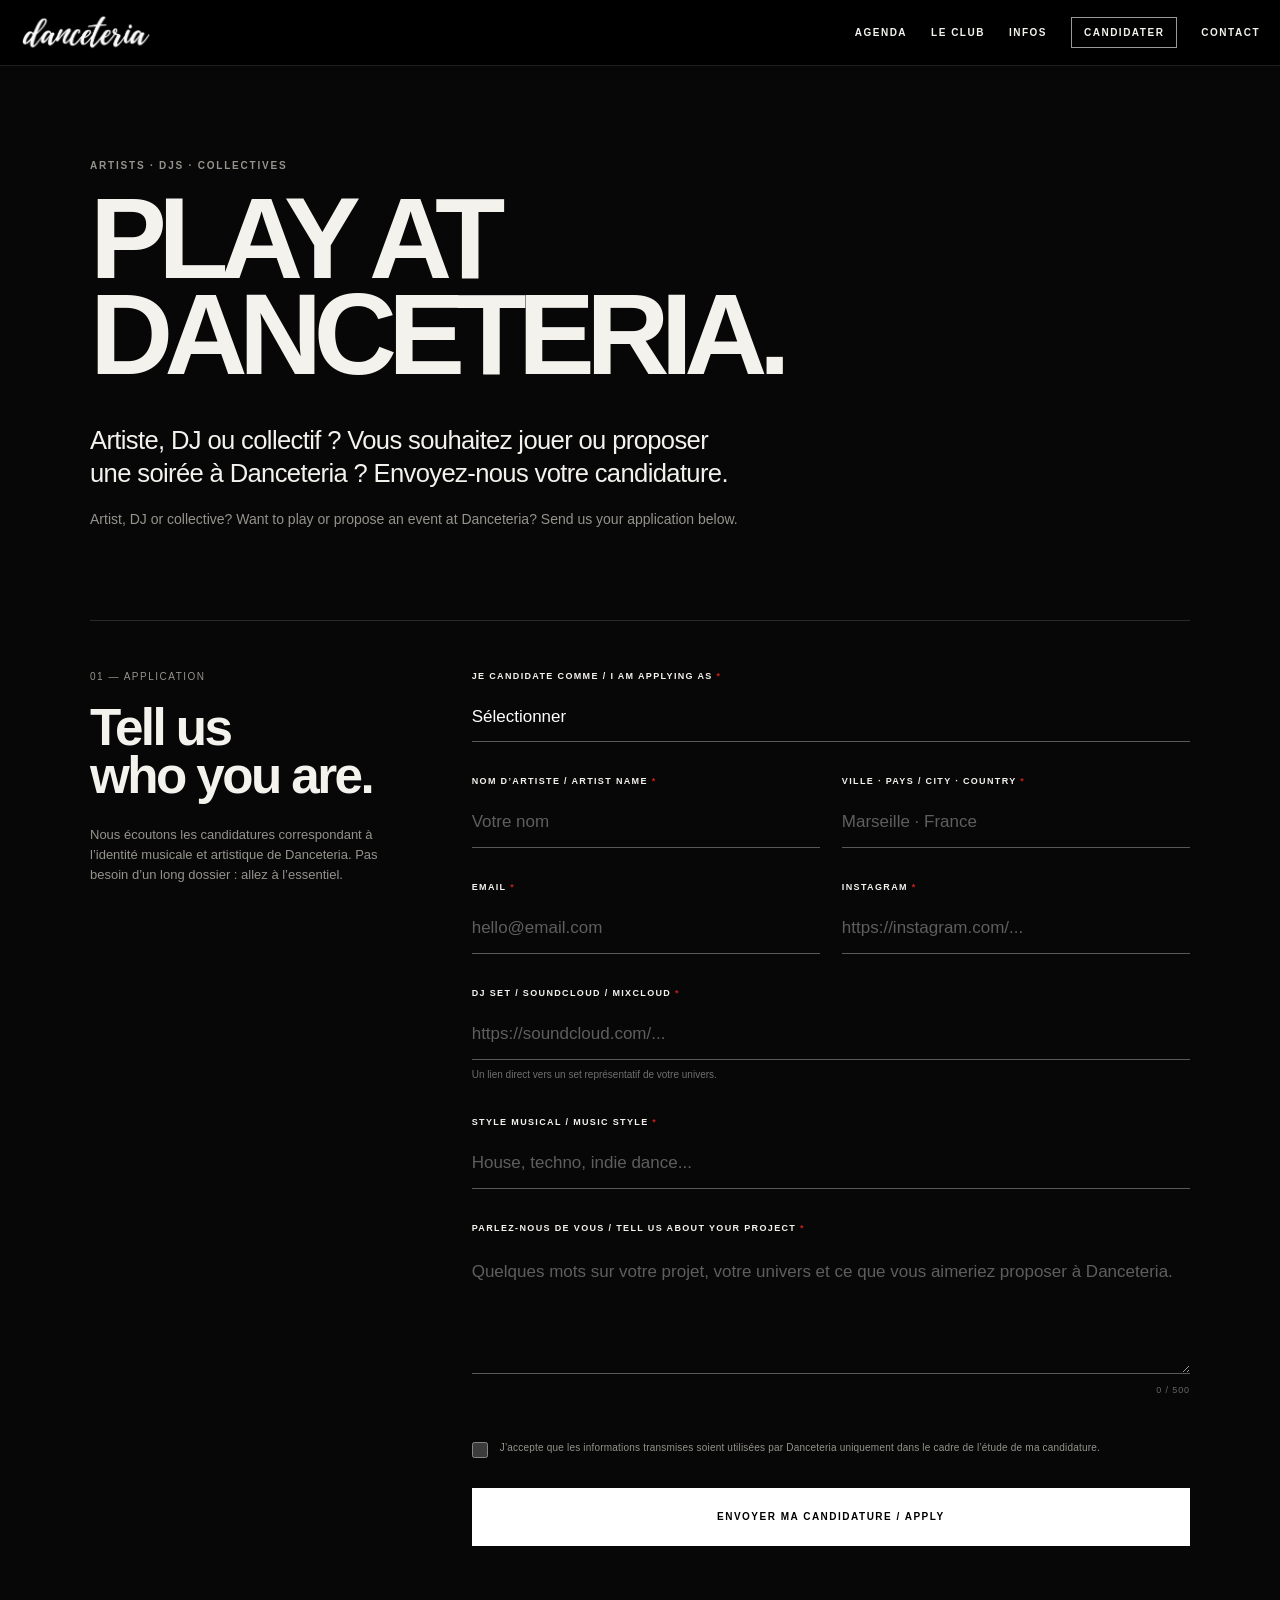
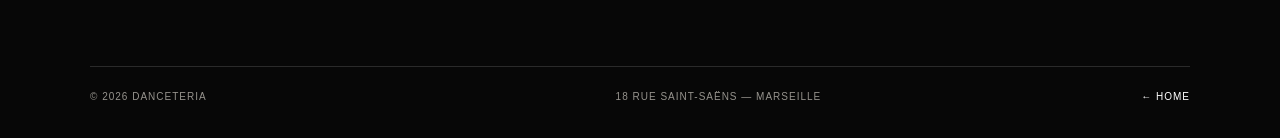
==== candidature.html @ 1015e792 "Update candidature.html" ====
<!DOCTYPE html>
<html lang="fr">

<head>

  <meta charset="UTF-8">

  <meta
    name="viewport"
    content="width=device-width, initial-scale=1.0"
  >

  <title>Play at Danceteria — Candidature artiste & collectif</title>

  <meta
    name="description"
    content="DJ, artiste ou collectif : proposez votre projet pour jouer ou organiser une soirée à Danceteria Marseille."
  >

  <meta
    name="robots"
    content="index, follow"
  >

  <meta
    name="theme-color"
    content="#070707"
  >

  <link
    rel="canonical"
    href="https://danceteria.fr/candidature.html"
  >

  <link
    rel="icon"
    type="image/png"
    href="logo-danceteria-transparent.png"
  >

  <link
    rel="apple-touch-icon"
    href="logo-danceteria.png"
  >

  <meta
    property="og:title"
    content="Play at Danceteria"
  >

  <meta
    property="og:description"
    content="DJ, artiste ou collectif ? Envoyez votre candidature pour jouer à Danceteria Marseille."
  >

  <meta
    property="og:type"
    content="website"
  >

  <meta
    property="og:url"
    content="https://danceteria.fr/candidature.html"
  >

  <meta
    property="og:image"
    content="https://danceteria.fr/logo-danceteria.png"
  >


  <style>

    :root {
      --bg: #070707;
      --surface: #101010;
      --text: #f4f2ed;
      --muted: #96938d;
      --line: rgba(255,255,255,.14);
      --red: #c82019;
      --orange: #ef851d;
      --max: 1100px;
      color-scheme: dark;
    }

    * {
      box-sizing: border-box;
    }

    html {
      background: var(--bg);
    }

    body {
      margin: 0;
      min-height: 100vh;
      background: var(--bg);
      color: var(--text);
      font-family: "Helvetica Neue", Helvetica, Arial, sans-serif;
      -webkit-font-smoothing: antialiased;
    }

    body.menu-open {
      overflow: hidden;
    }

    a {
      color: inherit;
    }


    /* HEADER */

    .site-header {
      position: fixed;
      z-index: 100;
      top: 0;
      left: 0;
      right: 0;
      height: 66px;
      padding: 0 20px;
      display: flex;
      align-items: center;
      justify-content: space-between;
      background: rgba(0,0,0,.94);
      border-bottom: 1px solid rgba(255,255,255,.12);
      backdrop-filter: blur(8px);
      -webkit-backdrop-filter: blur(8px);
    }

    .brand {
      width: 138px;
      height: 42px;
      display: flex;
      align-items: center;
      text-decoration: none;
    }

    .brand img {
      display: block;
      width: 132px;
      height: auto;
      object-fit: contain;
    }

    .main-nav {
      display: flex;
      align-items: center;
      gap: 24px;
    }

    .main-nav a {
      text-decoration: none;
      text-transform: uppercase;
      font-size: 10px;
      font-weight: 700;
      letter-spacing: .15em;
      transition: opacity .2s ease;
    }

    .main-nav a:hover {
      opacity: .55;
    }

    .main-nav .active {
      padding: 9px 12px;
      border: 1px solid rgba(255,255,255,.6);
    }

    .menu-toggle {
      display: none;
      padding: 0;
      border: 0;
      background: transparent;
      color: white;
      font: inherit;
      font-size: 10px;
      font-weight: 800;
      letter-spacing: .15em;
      cursor: pointer;
    }


    /* PAGE */

    .page {
      width: min(var(--max), calc(100% - 44px));
      margin: 0 auto;
      padding: 160px 0 120px;
    }

    .page-intro {
      max-width: 900px;
      margin-bottom: 90px;
    }

    .eyebrow {
      margin: 0 0 20px;
      font-size: 10px;
      font-weight: 800;
      letter-spacing: .18em;
      text-transform: uppercase;
      color: var(--muted);
    }

    h1 {
      margin: 0;
      max-width: 900px;
      font-size: clamp(58px, 9vw, 126px);
      line-height: .83;
      font-weight: 900;
      letter-spacing: -.075em;
      text-transform: uppercase;
    }

    .intro-fr {
      max-width: 650px;
      margin: 42px 0 0;
      font-size: clamp(19px,2vw,28px);
      line-height: 1.3;
      letter-spacing: -.025em;
    }

    .intro-en {
      max-width: 650px;
      margin: 18px 0 0;
      color: var(--muted);
      font-size: 14px;
      line-height: 1.55;
    }


    /* FORM LAYOUT */

    .form-layout {
      display: grid;
      grid-template-columns: .42fr 1fr;
      gap: 80px;
      align-items: start;
      padding-top: 50px;
      border-top: 1px solid var(--line);
    }

    .form-aside {
      position: sticky;
      top: 110px;
    }

    .form-number {
      display: block;
      margin-bottom: 22px;
      color: var(--muted);
      font-size: 10px;
      letter-spacing: .15em;
    }

    .form-aside h2 {
      margin: 0;
      font-size: clamp(32px,4vw,52px);
      line-height: .92;
      letter-spacing: -.05em;
    }

    .form-aside p {
      max-width: 300px;
      margin: 26px 0 0;
      color: var(--muted);
      font-size: 13px;
      line-height: 1.55;
    }


    /* FORM */

    .application-form {
      width: 100%;
    }

    .field {
      margin-bottom: 34px;
    }

    .field-row {
      display: grid;
      grid-template-columns: 1fr 1fr;
      gap: 22px;
    }

    label {
      display: block;
      margin-bottom: 11px;
      font-size: 9px;
      font-weight: 800;
      letter-spacing: .15em;
      text-transform: uppercase;
    }

    .required {
      color: var(--red);
    }

    input,
    select,
    textarea {
      width: 100%;
      padding: 15px 0;
      border: 0;
      border-bottom: 1px solid rgba(255,255,255,.33);
      border-radius: 0;
      outline: 0;
      background: transparent;
      color: white;
      font: inherit;
      font-size: 17px;
      transition: border-color .2s ease;
    }

    input:focus,
    select:focus,
    textarea:focus {
      border-bottom-color: white;
    }

    input::placeholder,
    textarea::placeholder {
      color: #5e5e5e;
    }

    select {
      appearance: none;
      -webkit-appearance: none;
      cursor: pointer;
    }

    select option {
      background: #111;
      color: white;
    }

    textarea {
      min-height: 130px;
      resize: vertical;
      line-height: 1.5;
    }

    .field-help {
      display: block;
      margin-top: 8px;
      color: #6f6f6f;
      font-size: 10px;
      line-height: 1.45;
    }

    .char-counter {
      margin-top: 7px;
      text-align: right;
      color: #666;
      font-size: 9px;
      letter-spacing: .1em;
    }


    /* CHECKBOX */

    .consent {
      margin: 45px 0 30px;
      display: flex;
      gap: 12px;
      align-items: flex-start;
    }

    .consent input {
      width: 16px;
      height: 16px;
      margin: 2px 0 0;
      accent-color: white;
      flex-shrink: 0;
    }

    .consent label {
      margin: 0;
      color: var(--muted);
      font-size: 10px;
      font-weight: 500;
      line-height: 1.5;
      letter-spacing: .02em;
      text-transform: none;
    }


    /* BUTTON */

    .submit-button {
      width: 100%;
      min-height: 58px;
      padding: 0 22px;
      border: 1px solid white;
      background: white;
      color: black;
      font: inherit;
      font-size: 10px;
      font-weight: 850;
      letter-spacing: .15em;
      text-transform: uppercase;
      cursor: pointer;
      transition: background .2s ease,color .2s ease;
    }

    .submit-button:hover {
      background: transparent;
      color: white;
    }

    .submit-button:disabled {
      opacity: .45;
      cursor: wait;
    }


    /* MESSAGES */

    .form-message {
      display: none;
      margin-top: 30px;
      padding: 28px;
      border: 1px solid var(--line);
    }

    .form-message.is-visible {
      display: block;
    }

    .form-message strong {
      display: block;
      margin-bottom: 8px;
      font-size: 20px;
      letter-spacing: -.03em;
    }

    .form-message p {
      margin: 0;
      color: var(--muted);
      line-height: 1.5;
      font-size: 13px;
    }

    .form-error {
      border-color: rgba(200,32,25,.7);
    }


    /* FOOTER */

    .site-footer {
      width: min(var(--max), calc(100% - 44px));
      margin: 0 auto;
      padding: 24px 0 36px;
      display: grid;
      grid-template-columns: 1fr 1fr auto;
      gap: 20px;
      border-top: 1px solid var(--line);
      color: var(--muted);
      font-size: 10px;
      letter-spacing: .1em;
    }

    .site-footer a {
      color: white;
      text-decoration: none;
    }


    /* TABLET */

    @media (max-width:900px) {

      .menu-toggle {
        display: block;
      }

      .main-nav {
        position: fixed;
        top: 66px;
        left: 0;
        right: 0;
        display: none;
        flex-direction: column;
        align-items: flex-start;
        padding: 28px 20px 36px;
        background: #000;
      }

      .main-nav.is-open {
        display: flex;
      }

      .main-nav a {
        font-size: 17px;
      }

      .main-nav .active {
        padding: 12px 15px;
      }

      .form-layout {
        grid-template-columns: 1fr;
        gap: 50px;
      }

      .form-aside {
        position: static;
      }

      .form-aside p {
        max-width: 500px;
      }

    }


    /* MOBILE */

    @media (max-width:600px) {

      .site-header {
        padding: 0 16px;
      }

      .brand {
        width: 112px;
      }

      .brand img {
        width: 108px;
      }

      .page {
        width: calc(100% - 32px);
        padding: 125px 0 80px;
      }

      .page-intro {
        margin-bottom: 65px;
      }

      h1 {
        font-size: clamp(50px,17vw,78px);
      }

      .intro-fr {
        margin-top: 32px;
        font-size: 19px;
      }

      .field-row {
        grid-template-columns: 1fr;
        gap: 0;
      }

      .site-footer {
        width: calc(100% - 32px);
        grid-template-columns: 1fr auto;
      }

      .site-footer span:nth-child(2) {
        display: none;
      }

    }

  </style>

</head>


<body>



<header class="site-header">

  <a
    class="brand"
    href="index.html"
    aria-label="Danceteria — accueil"
  >
    <img
      src="logo-danceteria-transparent.png"
      alt="Danceteria"
    >
  </a>


  <button
    class="menu-toggle"
    type="button"
    aria-expanded="false"
    aria-controls="main-nav"
  >
    MENU
  </button>


  <nav
    class="main-nav"
    id="main-nav"
    aria-label="Navigation principale"
  >

    <a href="index.html#agenda">
      Agenda
    </a>

    <a href="index.html#club">
      Le club
    </a>

    <a href="index.html#infos">
      Infos
    </a>

    <a
      class="active"
      href="candidature.html"
    >
      Candidater
    </a>

    <a href="index.html#contact">
      Contact
    </a>

  </nav>

</header>



<main class="page">


  <section class="page-intro">

    <p class="eyebrow">
      Artists · DJs · Collectives
    </p>

    <h1>
      Play at<br>
      Danceteria.
    </h1>

    <p class="intro-fr">
      Artiste, DJ ou collectif ?
      Vous souhaitez jouer ou proposer une soirée à Danceteria ?
      Envoyez-nous votre candidature.
    </p>

    <p class="intro-en">
      Artist, DJ or collective?
      Want to play or propose an event at Danceteria?
      Send us your application below.
    </p>

  </section>



  <section class="form-layout">


    <aside class="form-aside">

      <span class="form-number">
        01 — APPLICATION
      </span>

      <h2>
        Tell us<br>
        who you are.
      </h2>

      <p>
        Nous écoutons les candidatures correspondant à
        l’identité musicale et artistique de Danceteria.
        Pas besoin d’un long dossier : allez à l’essentiel.
      </p>

    </aside>



    <form
      class="application-form"
      id="application-form"
      action="https://formspree.io/f/xoeqevja"
      method="POST"
    >


      <input
        type="hidden"
        name="_subject"
        value="Nouvelle candidature — Danceteria"
      >


      <input
        type="text"
        name="_gotcha"
        tabindex="-1"
        autocomplete="off"
        style="display:none"
      >



      <div class="field">

        <label for="type">
          Je candidate comme / I am applying as
          <span class="required">*</span>
        </label>

        <select
          id="type"
          name="Type de candidature"
          required
        >

          <option value="" selected disabled>
            Sélectionner
          </option>

          <option value="DJ / Artiste">
            DJ / Artiste
          </option>

          <option value="Collectif">
            Collectif
          </option>

        </select>

      </div>



      <div class="field-row">


        <div class="field">

          <label for="name">
            Nom d’artiste / Artist name
            <span class="required">*</span>
          </label>

          <input
            id="name"
            name="Nom artiste ou collectif"
            type="text"
            required
            autocomplete="name"
            placeholder="Votre nom"
          >

        </div>



        <div class="field">

          <label for="location">
            Ville · Pays / City · Country
            <span class="required">*</span>
          </label>

          <input
            id="location"
            name="Ville et pays"
            type="text"
            required
            placeholder="Marseille · France"
          >

        </div>


      </div>



      <div class="field-row">


        <div class="field">

          <label for="email">
            Email
            <span class="required">*</span>
          </label>

          <input
            id="email"
            name="email"
            type="email"
            required
            autocomplete="email"
            placeholder="hello@email.com"
          >

        </div>



        <div class="field">

          <label for="instagram">
            Instagram
            <span class="required">*</span>
          </label>

          <input
            id="instagram"
            name="Instagram"
            type="url"
            required
            inputmode="url"
            placeholder="https://instagram.com/..."
          >

        </div>


      </div>



      <div class="field">

        <label for="mix">
          DJ Set / SoundCloud / Mixcloud
          <span class="required">*</span>
        </label>

        <input
          id="mix"
          name="Lien DJ set"
          type="url"
          required
          inputmode="url"
          placeholder="https://soundcloud.com/..."
        >

        <span class="field-help">
          Un lien direct vers un set représentatif de votre univers.
        </span>

      </div>



      <div class="field">

        <label for="style">
          Style musical / Music style
          <span class="required">*</span>
        </label>

        <input
          id="style"
          name="Style musical"
          type="text"
          required
          placeholder="House, techno, indie dance..."
        >

      </div>



      <div class="field">

        <label for="message">
          Parlez-nous de vous / Tell us about your project
          <span class="required">*</span>
        </label>

        <textarea
          id="message"
          name="Présentation"
          maxlength="500"
          required
          placeholder="Quelques mots sur votre projet, votre univers et ce que vous aimeriez proposer à Danceteria."
        ></textarea>

        <div
          class="char-counter"
          id="char-counter"
        >
          0 / 500
        </div>

      </div>



      <div class="consent">

        <input
          id="consent"
          name="Consentement"
          type="checkbox"
          value="Oui"
          required
        >

        <label for="consent">
          J’accepte que les informations transmises soient utilisées
          par Danceteria uniquement dans le cadre de l’étude de ma candidature.
        </label>

      </div>



      <button
        class="submit-button"
        id="submit-button"
        type="submit"
      >
        ENVOYER MA CANDIDATURE / APPLY
      </button>



      <div
        class="form-message"
        id="success-message"
        role="status"
      >

        <strong>
          CANDIDATURE ENVOYÉE.
        </strong>

        <p>
          Merci. Nous reviendrons vers vous si votre proposition
          correspond à la programmation de Danceteria.
        </p>

      </div>



      <div
        class="form-message form-error"
        id="error-message"
        role="alert"
      >

        <strong>
          UNE ERREUR EST SURVENUE.
        </strong>

        <p>
          Votre candidature n’a pas pu être envoyée.
          Merci de réessayer ou de nous contacter à info@danceteria.fr.
        </p>

      </div>


    </form>


  </section>


</main>



<footer class="site-footer">

  <span>
    © 2026 DANCETERIA
  </span>

  <span>
    18 RUE SAINT-SAËNS — MARSEILLE
  </span>

  <a href="index.html">
    ← HOME
  </a>

</footer>



<script>


  /* MENU MOBILE */

  const menuButton =
    document.querySelector('.menu-toggle');

  const nav =
    document.querySelector('.main-nav');


  if (menuButton && nav) {

    menuButton.addEventListener('click', () => {

      const isOpen =
        nav.classList.toggle('is-open');

      menuButton.setAttribute(
        'aria-expanded',
        isOpen ? 'true' : 'false'
      );

      menuButton.textContent =
        isOpen ? 'FERMER' : 'MENU';

      document.body.classList.toggle(
        'menu-open',
        isOpen
      );

    });

  }



  /* COMPTEUR DE CARACTERES */

  const messageField =
    document.querySelector('#message');

  const charCounter =
    document.querySelector('#char-counter');


  if (messageField && charCounter) {

    messageField.addEventListener(
      'input',
      () => {

        charCounter.textContent =
          `${messageField.value.length} / 500`;

      }
    );

  }



  /* ENVOI FORMSPREE */

  const form =
    document.querySelector('#application-form');

  const submitButton =
    document.querySelector('#submit-button');

  const successMessage =
    document.querySelector('#success-message');

  const errorMessage =
    document.querySelector('#error-message');


  if (form) {

    form.addEventListener(
      'submit',
      async event => {

        event.preventDefault();


        successMessage.classList.remove(
          'is-visible'
        );

        errorMessage.classList.remove(
          'is-visible'
        );


        submitButton.disabled = true;

        submitButton.textContent =
          'ENVOI EN COURS...';


        try {


          const response =
            await fetch(
              form.action,
              {
                method: 'POST',
                body: new FormData(form),
                headers: {
                  'Accept': 'application/json'
                }
              }
            );


          if (response.ok) {

            form.reset();

            charCounter.textContent =
              '0 / 500';

            successMessage.classList.add(
              'is-visible'
            );

            successMessage.scrollIntoView({
              behavior: 'smooth',
              block: 'center'
            });

          }

          else {

            throw new Error(
              'Form submission failed'
            );

          }


        }

        catch (error) {

          errorMessage.classList.add(
            'is-visible'
          );

        }

        finally {

          submitButton.disabled = false;

          submitButton.textContent =
            'ENVOYER MA CANDIDATURE / APPLY';

        }


      }
    );

  }


</script>


</body>

</html>
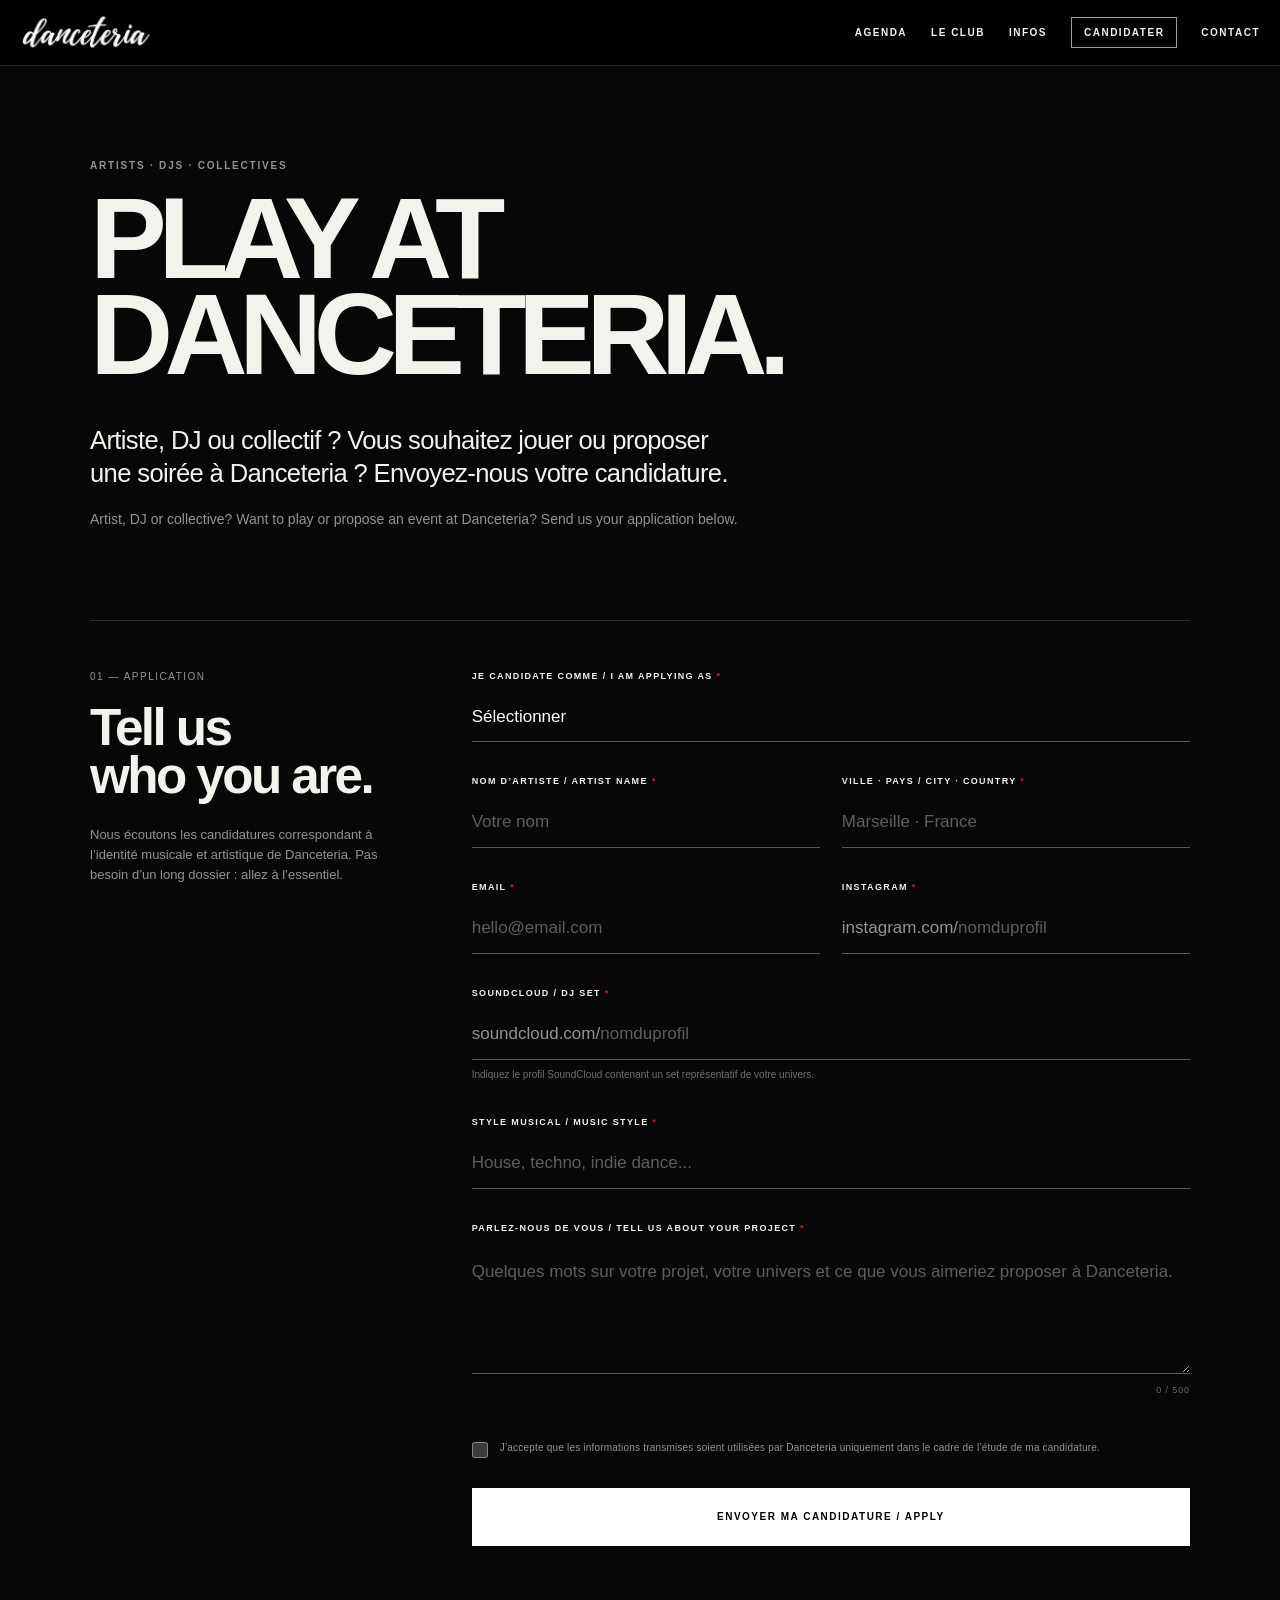
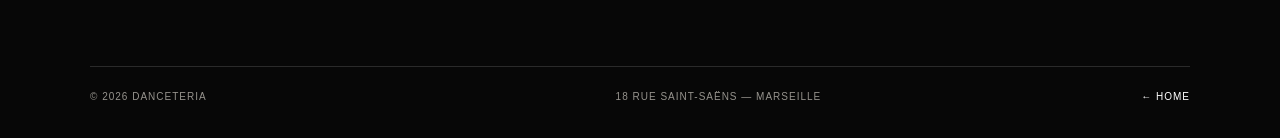
==== commit 1f68a7ab: "Update candidature.html" ====
--- a/candidature.html
+++ b/candidature.html
@@ -360,6 +360,40 @@
     }
 
 
+    /* INPUT AVEC PREFIXE */
+
+    .prefixed-input {
+      display: flex;
+      align-items: center;
+      width: 100%;
+      border-bottom: 1px solid rgba(255,255,255,.33);
+      transition: border-color .2s ease;
+    }
+
+    .prefixed-input:focus-within {
+      border-bottom-color: white;
+    }
+
+    .input-prefix {
+      flex-shrink: 0;
+      padding: 15px 0;
+      color: var(--muted);
+      font-size: 17px;
+      white-space: nowrap;
+    }
+
+    .prefixed-input input {
+      min-width: 0;
+      padding: 15px 0;
+      border: 0;
+      margin: 0;
+    }
+
+    .prefixed-input input:focus {
+      border: 0;
+    }
+
+
     /* CHECKBOX */
 
     .consent {
@@ -557,6 +591,14 @@
         gap: 0;
       }
 
+      .input-prefix {
+        font-size: 15px;
+      }
+
+      .prefixed-input input {
+        font-size: 15px;
+      }
+
       .site-footer {
         width: calc(100% - 32px);
         grid-template-columns: 1fr auto;
@@ -574,7 +616,6 @@
 
 
 <body>
-
 
 
 <header class="site-header">
@@ -711,6 +752,21 @@
         tabindex="-1"
         autocomplete="off"
         style="display:none"
+      >
+
+
+      <!-- URLs reconstruites automatiquement -->
+
+      <input
+        type="hidden"
+        id="instagram-url"
+        name="Instagram"
+      >
+
+      <input
+        type="hidden"
+        id="soundcloud-url"
+        name="SoundCloud / DJ Set"
       >
 
 
@@ -816,19 +872,27 @@
 
         <div class="field">
 
-          <label for="instagram">
+          <label for="instagram-handle">
             Instagram
             <span class="required">*</span>
           </label>
 
-          <input
-            id="instagram"
-            name="Instagram"
-            type="url"
-            required
-            inputmode="url"
-            placeholder="https://instagram.com/..."
-          >
+          <div class="prefixed-input">
+
+            <span class="input-prefix">
+              instagram.com/
+            </span>
+
+            <input
+              id="instagram-handle"
+              name="Instagram username"
+              type="text"
+              required
+              autocomplete="off"
+              placeholder="nomduprofil"
+            >
+
+          </div>
 
         </div>
 
@@ -839,22 +903,30 @@
 
       <div class="field">
 
-        <label for="mix">
-          DJ Set / SoundCloud / Mixcloud
+        <label for="soundcloud-handle">
+          SoundCloud / DJ Set
           <span class="required">*</span>
         </label>
 
-        <input
-          id="mix"
-          name="Lien DJ set"
-          type="url"
-          required
-          inputmode="url"
-          placeholder="https://soundcloud.com/..."
-        >
+        <div class="prefixed-input">
+
+          <span class="input-prefix">
+            soundcloud.com/
+          </span>
+
+          <input
+            id="soundcloud-handle"
+            name="SoundCloud username"
+            type="text"
+            required
+            autocomplete="off"
+            placeholder="nomduprofil"
+          >
+
+        </div>
 
         <span class="field-help">
-          Un lien direct vers un set représentatif de votre univers.
+          Indiquez le profil SoundCloud contenant un set représentatif de votre univers.
         </span>
 
       </div>
@@ -1063,6 +1135,44 @@
 
 
 
+  /* PROFILS SOCIAUX */
+
+  const instagramHandle =
+    document.querySelector('#instagram-handle');
+
+  const soundcloudHandle =
+    document.querySelector('#soundcloud-handle');
+
+  const instagramUrl =
+    document.querySelector('#instagram-url');
+
+  const soundcloudUrl =
+    document.querySelector('#soundcloud-url');
+
+
+  function cleanInstagram(value) {
+
+    return value
+      .trim()
+      .replace(/^https?:\/\/(www\.)?instagram\.com\//i, '')
+      .replace(/^@/, '')
+      .replace(/^\/+|\/+$/g, '');
+
+  }
+
+
+  function cleanSoundCloud(value) {
+
+    return value
+      .trim()
+      .replace(/^https?:\/\/(www\.)?soundcloud\.com\//i, '')
+      .replace(/^@/, '')
+      .replace(/^\/+|\/+$/g, '');
+
+  }
+
+
+
   /* ENVOI FORMSPREE */
 
   const form =
@@ -1085,6 +1195,27 @@
       async event => {
 
         event.preventDefault();
+
+
+        const instagram =
+          cleanInstagram(instagramHandle.value);
+
+        const soundcloud =
+          cleanSoundCloud(soundcloudHandle.value);
+
+
+        instagramHandle.value =
+          instagram;
+
+        soundcloudHandle.value =
+          soundcloud;
+
+
+        instagramUrl.value =
+          `https://www.instagram.com/${instagram}`;
+
+        soundcloudUrl.value =
+          `https://soundcloud.com/${soundcloud}`;
 
 
         successMessage.classList.remove(
@@ -1122,6 +1253,9 @@
 
             form.reset();
 
+            instagramUrl.value = '';
+            soundcloudUrl.value = '';
+
             charCounter.textContent =
               '0 / 500';
 
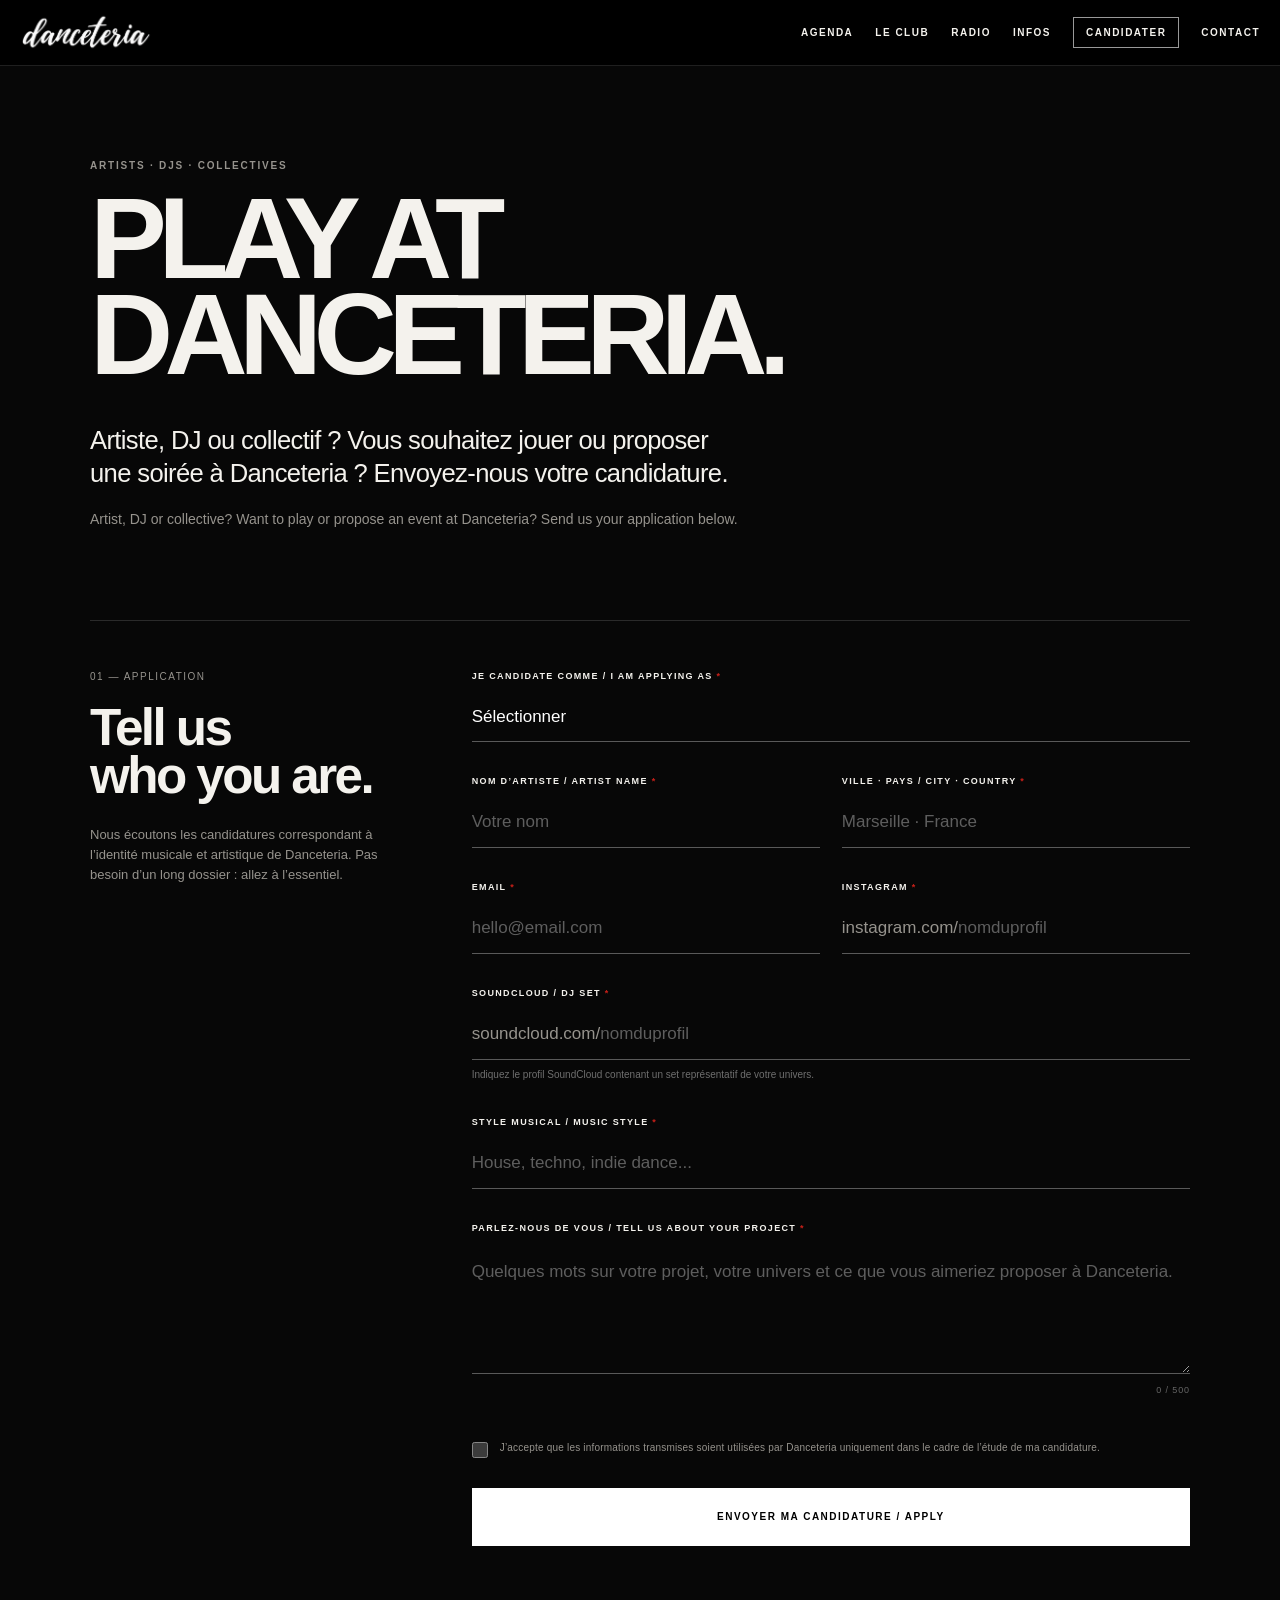
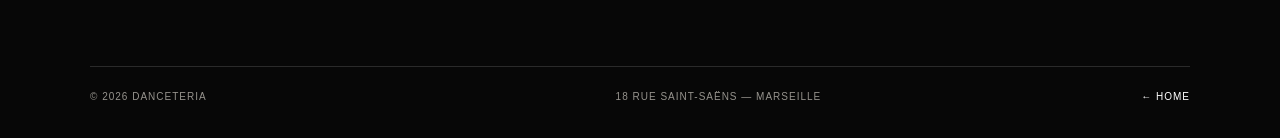
==== commit dcb80b35: "Update candidature.html" ====
--- a/candidature.html
+++ b/candidature.html
@@ -42,6 +42,7 @@
     rel="apple-touch-icon"
     href="logo-danceteria.png"
   >
+
 
   <meta
     property="og:title"
@@ -83,13 +84,16 @@
       color-scheme: dark;
     }
 
+
     * {
       box-sizing: border-box;
     }
 
+
     html {
       background: var(--bg);
     }
+
 
     body {
       margin: 0;
@@ -100,16 +104,20 @@
       -webkit-font-smoothing: antialiased;
     }
 
+
     body.menu-open {
       overflow: hidden;
     }
 
+
     a {
       color: inherit;
     }
 
 
+
     /* HEADER */
+
 
     .site-header {
       position: fixed;
@@ -128,6 +136,7 @@
       -webkit-backdrop-filter: blur(8px);
     }
 
+
     .brand {
       width: 138px;
       height: 42px;
@@ -136,6 +145,7 @@
       text-decoration: none;
     }
 
+
     .brand img {
       display: block;
       width: 132px;
@@ -143,11 +153,13 @@
       object-fit: contain;
     }
 
+
     .main-nav {
       display: flex;
       align-items: center;
-      gap: 24px;
-    }
+      gap: 22px;
+    }
+
 
     .main-nav a {
       text-decoration: none;
@@ -158,14 +170,17 @@
       transition: opacity .2s ease;
     }
 
+
     .main-nav a:hover {
       opacity: .55;
     }
+
 
     .main-nav .active {
       padding: 9px 12px;
       border: 1px solid rgba(255,255,255,.6);
     }
+
 
     .menu-toggle {
       display: none;
@@ -181,7 +196,9 @@
     }
 
 
+
     /* PAGE */
+
 
     .page {
       width: min(var(--max), calc(100% - 44px));
@@ -189,10 +206,12 @@
       padding: 160px 0 120px;
     }
 
+
     .page-intro {
       max-width: 900px;
       margin-bottom: 90px;
     }
+
 
     .eyebrow {
       margin: 0 0 20px;
@@ -202,6 +221,7 @@
       text-transform: uppercase;
       color: var(--muted);
     }
+
 
     h1 {
       margin: 0;
@@ -213,6 +233,7 @@
       text-transform: uppercase;
     }
 
+
     .intro-fr {
       max-width: 650px;
       margin: 42px 0 0;
@@ -221,6 +242,7 @@
       letter-spacing: -.025em;
     }
 
+
     .intro-en {
       max-width: 650px;
       margin: 18px 0 0;
@@ -230,7 +252,9 @@
     }
 
 
+
     /* FORM LAYOUT */
+
 
     .form-layout {
       display: grid;
@@ -241,10 +265,12 @@
       border-top: 1px solid var(--line);
     }
 
+
     .form-aside {
       position: sticky;
       top: 110px;
     }
+
 
     .form-number {
       display: block;
@@ -254,12 +280,14 @@
       letter-spacing: .15em;
     }
 
+
     .form-aside h2 {
       margin: 0;
       font-size: clamp(32px,4vw,52px);
       line-height: .92;
       letter-spacing: -.05em;
     }
+
 
     .form-aside p {
       max-width: 300px;
@@ -270,21 +298,26 @@
     }
 
 
+
     /* FORM */
+
 
     .application-form {
       width: 100%;
     }
 
+
     .field {
       margin-bottom: 34px;
     }
+
 
     .field-row {
       display: grid;
       grid-template-columns: 1fr 1fr;
       gap: 22px;
     }
+
 
     label {
       display: block;
@@ -295,9 +328,11 @@
       text-transform: uppercase;
     }
 
+
     .required {
       color: var(--red);
     }
+
 
     input,
     select,
@@ -315,16 +350,19 @@
       transition: border-color .2s ease;
     }
 
+
     input:focus,
     select:focus,
     textarea:focus {
       border-bottom-color: white;
     }
 
+
     input::placeholder,
     textarea::placeholder {
       color: #5e5e5e;
     }
+
 
     select {
       appearance: none;
@@ -332,16 +370,19 @@
       cursor: pointer;
     }
 
+
     select option {
       background: #111;
       color: white;
     }
+
 
     textarea {
       min-height: 130px;
       resize: vertical;
       line-height: 1.5;
     }
+
 
     .field-help {
       display: block;
@@ -351,6 +392,7 @@
       line-height: 1.45;
     }
 
+
     .char-counter {
       margin-top: 7px;
       text-align: right;
@@ -360,7 +402,9 @@
     }
 
 
-    /* INPUT AVEC PREFIXE */
+
+    /* PREFIXES */
+
 
     .prefixed-input {
       display: flex;
@@ -370,9 +414,11 @@
       transition: border-color .2s ease;
     }
 
+
     .prefixed-input:focus-within {
       border-bottom-color: white;
     }
+
 
     .input-prefix {
       flex-shrink: 0;
@@ -382,19 +428,23 @@
       white-space: nowrap;
     }
 
+
     .prefixed-input input {
       min-width: 0;
       padding: 15px 0;
+      margin: 0;
       border: 0;
-      margin: 0;
-    }
+    }
+
 
     .prefixed-input input:focus {
       border: 0;
     }
 
 
+
     /* CHECKBOX */
+
 
     .consent {
       margin: 45px 0 30px;
@@ -402,6 +452,7 @@
       gap: 12px;
       align-items: flex-start;
     }
+
 
     .consent input {
       width: 16px;
@@ -410,6 +461,7 @@
       accent-color: white;
       flex-shrink: 0;
     }
+
 
     .consent label {
       margin: 0;
@@ -422,7 +474,9 @@
     }
 
 
+
     /* BUTTON */
+
 
     .submit-button {
       width: 100%;
@@ -440,18 +494,22 @@
       transition: background .2s ease,color .2s ease;
     }
 
+
     .submit-button:hover {
       background: transparent;
       color: white;
     }
 
+
     .submit-button:disabled {
       opacity: .45;
       cursor: wait;
     }
 
 
+
     /* MESSAGES */
+
 
     .form-message {
       display: none;
@@ -460,9 +518,11 @@
       border: 1px solid var(--line);
     }
 
+
     .form-message.is-visible {
       display: block;
     }
+
 
     .form-message strong {
       display: block;
@@ -471,6 +531,7 @@
       letter-spacing: -.03em;
     }
 
+
     .form-message p {
       margin: 0;
       color: var(--muted);
@@ -478,12 +539,15 @@
       font-size: 13px;
     }
 
+
     .form-error {
       border-color: rgba(200,32,25,.7);
     }
 
 
+
     /* FOOTER */
+
 
     .site-footer {
       width: min(var(--max), calc(100% - 44px));
@@ -498,19 +562,24 @@
       letter-spacing: .1em;
     }
 
+
     .site-footer a {
       color: white;
       text-decoration: none;
     }
 
 
+
     /* TABLET */
 
+
     @media (max-width:900px) {
+
 
       .menu-toggle {
         display: block;
       }
+
 
       .main-nav {
         position: fixed;
@@ -524,27 +593,33 @@
         background: #000;
       }
 
+
       .main-nav.is-open {
         display: flex;
       }
 
+
       .main-nav a {
         font-size: 17px;
       }
 
+
       .main-nav .active {
         padding: 12px 15px;
       }
+
 
       .form-layout {
         grid-template-columns: 1fr;
         gap: 50px;
       }
 
+
       .form-aside {
         position: static;
       }
 
+
       .form-aside p {
         max-width: 500px;
       }
@@ -552,58 +627,72 @@
     }
 
 
+
     /* MOBILE */
 
+
     @media (max-width:600px) {
+
 
       .site-header {
         padding: 0 16px;
       }
 
+
       .brand {
         width: 112px;
       }
 
+
       .brand img {
         width: 108px;
       }
+
 
       .page {
         width: calc(100% - 32px);
         padding: 125px 0 80px;
       }
 
+
       .page-intro {
         margin-bottom: 65px;
       }
 
+
       h1 {
         font-size: clamp(50px,17vw,78px);
       }
+
 
       .intro-fr {
         margin-top: 32px;
         font-size: 19px;
       }
 
+
       .field-row {
         grid-template-columns: 1fr;
         gap: 0;
       }
 
+
       .input-prefix {
         font-size: 15px;
       }
 
+
       .prefixed-input input {
         font-size: 15px;
       }
+
 
       .site-footer {
         width: calc(100% - 32px);
         grid-template-columns: 1fr auto;
       }
 
+
       .site-footer span:nth-child(2) {
         display: none;
       }
@@ -616,6 +705,7 @@
 
 
 <body>
+
 
 
 <header class="site-header">
@@ -625,10 +715,12 @@
     href="index.html"
     aria-label="Danceteria — accueil"
   >
+
     <img
       src="logo-danceteria-transparent.png"
       alt="Danceteria"
     >
+
   </a>
 
 
@@ -656,6 +748,10 @@
       Le club
     </a>
 
+    <a href="radio.html">
+      Radio
+    </a>
+
     <a href="index.html#infos">
       Infos
     </a>
@@ -755,14 +851,13 @@
       >
 
 
-      <!-- URLs reconstruites automatiquement -->
-
       <input
         type="hidden"
         id="instagram-url"
         name="Instagram"
       >
 
+
       <input
         type="hidden"
         id="soundcloud-url"
@@ -784,7 +879,11 @@
           required
         >
 
-          <option value="" selected disabled>
+          <option
+            value=""
+            selected
+            disabled
+          >
             Sélectionner
           </option>
 
@@ -885,10 +984,11 @@
 
             <input
               id="instagram-handle"
-              name="Instagram username"
               type="text"
               required
               autocomplete="off"
+              autocapitalize="none"
+              spellcheck="false"
               placeholder="nomduprofil"
             >
 
@@ -916,10 +1016,11 @@
 
           <input
             id="soundcloud-handle"
-            name="SoundCloud username"
             type="text"
             required
             autocomplete="off"
+            autocapitalize="none"
+            spellcheck="false"
             placeholder="nomduprofil"
           >
 
@@ -1075,8 +1176,6 @@
 <script>
 
 
-  /* MENU MOBILE */
-
   const menuButton =
     document.querySelector('.menu-toggle');
 
@@ -1110,8 +1209,6 @@
 
 
 
-  /* COMPTEUR DE CARACTERES */
-
   const messageField =
     document.querySelector('#message');
 
@@ -1135,8 +1232,6 @@
 
 
 
-  /* PROFILS SOCIAUX */
-
   const instagramHandle =
     document.querySelector('#instagram-handle');
 
@@ -1154,7 +1249,10 @@
 
     return value
       .trim()
-      .replace(/^https?:\/\/(www\.)?instagram\.com\//i, '')
+      .replace(
+        /^https?:\/\/(www\.)?instagram\.com\//i,
+        ''
+      )
       .replace(/^@/, '')
       .replace(/^\/+|\/+$/g, '');
 
@@ -1165,15 +1263,16 @@
 
     return value
       .trim()
-      .replace(/^https?:\/\/(www\.)?soundcloud\.com\//i, '')
+      .replace(
+        /^https?:\/\/(www\.)?soundcloud\.com\//i,
+        ''
+      )
       .replace(/^@/, '')
       .replace(/^\/+|\/+$/g, '');
 
   }
 
 
-
-  /* ENVOI FORMSPREE */
 
   const form =
     document.querySelector('#application-form');
@@ -1198,10 +1297,14 @@
 
 
         const instagram =
-          cleanInstagram(instagramHandle.value);
+          cleanInstagram(
+            instagramHandle.value
+          );
 
         const soundcloud =
-          cleanSoundCloud(soundcloudHandle.value);
+          cleanSoundCloud(
+            soundcloudHandle.value
+          );
 
 
         instagramHandle.value =
@@ -1251,9 +1354,11 @@
 
           if (response.ok) {
 
+
             form.reset();
 
             instagramUrl.value = '';
+
             soundcloudUrl.value = '';
 
             charCounter.textContent =
@@ -1262,40 +1367,48 @@
             successMessage.classList.add(
               'is-visible'
             );
+
 
             successMessage.scrollIntoView({
               behavior: 'smooth',
               block: 'center'
             });
 
+
           }
 
           else {
+
 
             throw new Error(
               'Form submission failed'
             );
 
+
           }
 
 
         }
 
         catch (error) {
+
 
           errorMessage.classList.add(
             'is-visible'
           );
 
+
         }
 
         finally {
+
 
           submitButton.disabled = false;
 
           submitButton.textContent =
             'ENVOYER MA CANDIDATURE / APPLY';
 
+
         }
 
 
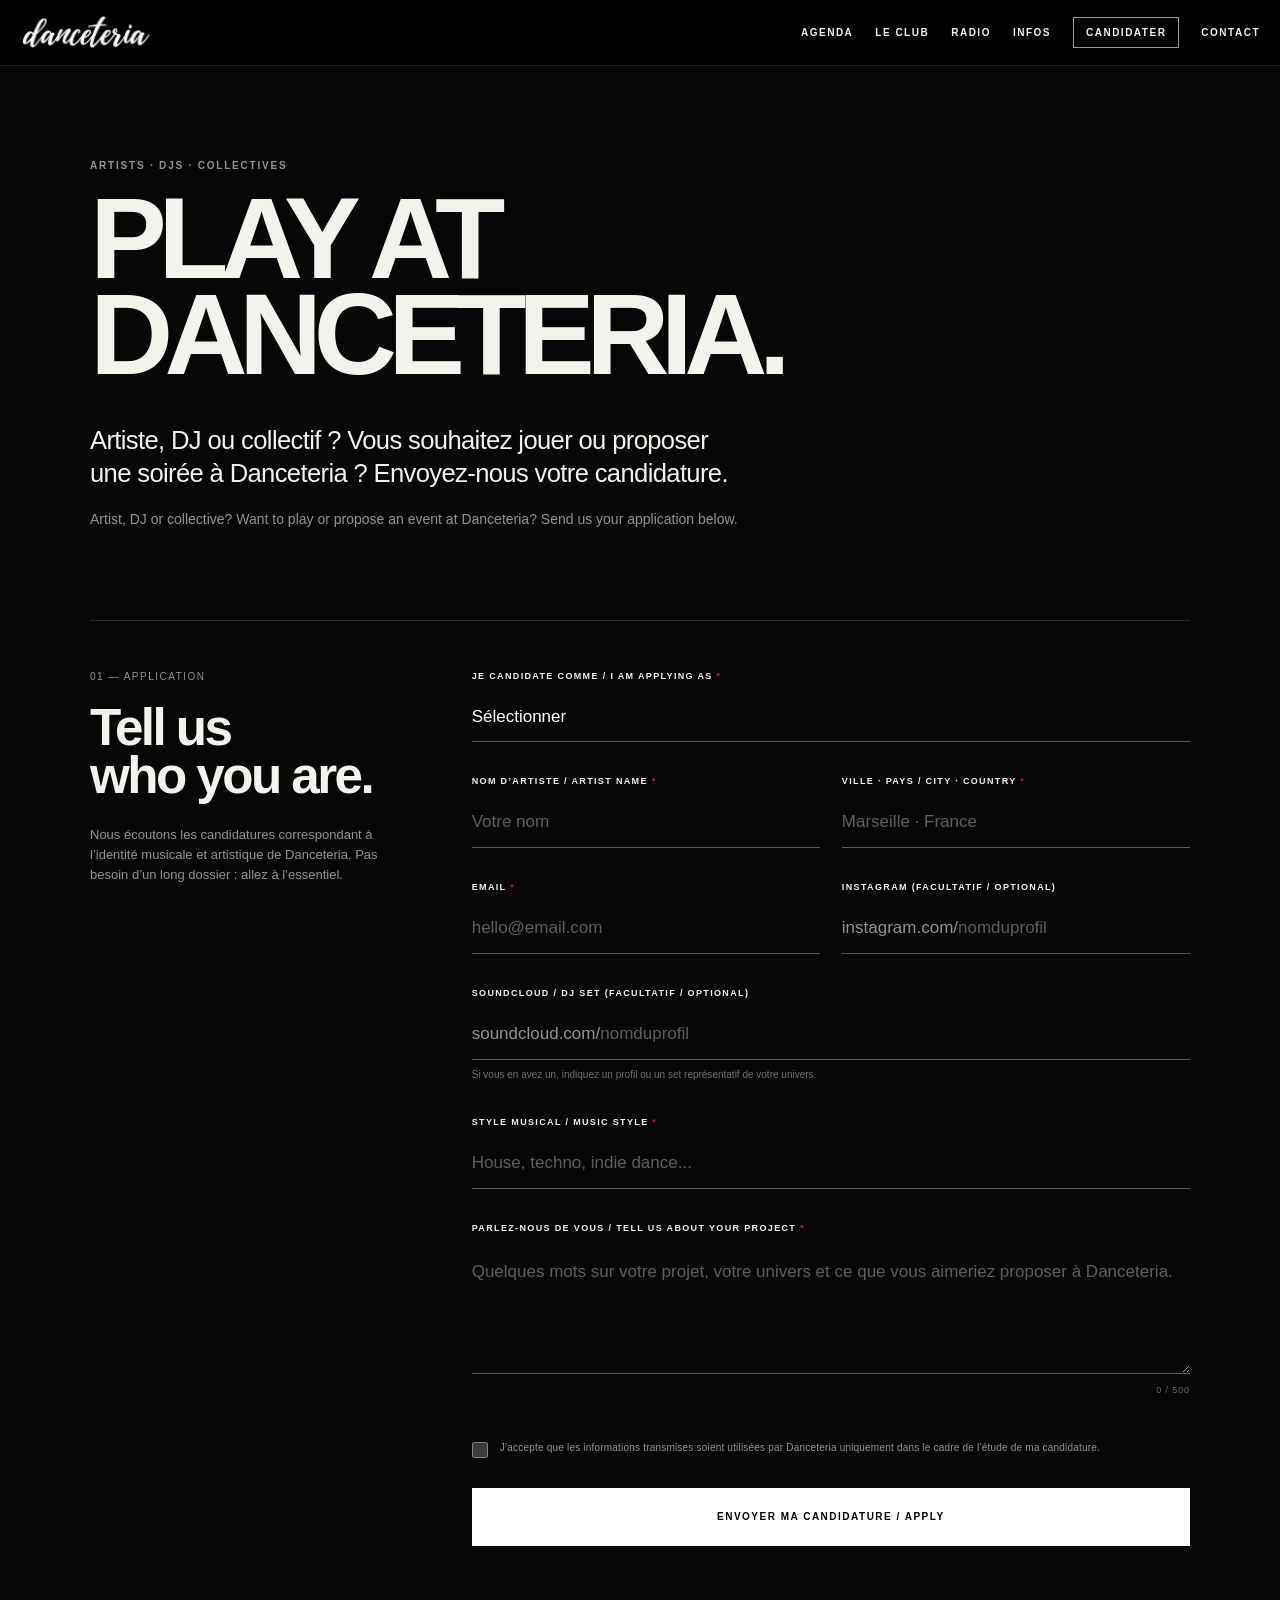
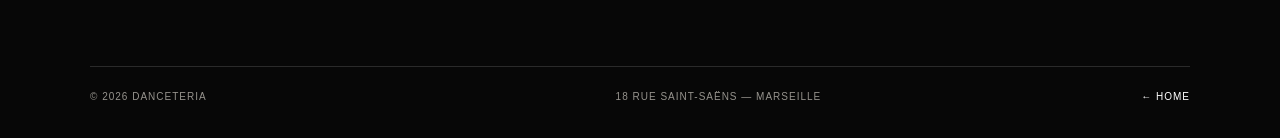
==== commit 5d904a9a: "Rendre Instagram et SoundCloud facultatifs" ====
--- a/candidature.html
+++ b/candidature.html
@@ -10,16 +10,16 @@
     content="width=device-width, initial-scale=1.0"
   >
 
-  <title>Play at Danceteria — Candidature artiste & collectif</title>
+  <title>Jouer à Danceteria Marseille | Candidature DJ</title>
 
   <meta
     name="description"
-    content="DJ, artiste ou collectif : proposez votre projet pour jouer ou organiser une soirée à Danceteria Marseille."
+    content="DJ, artiste ou collectif : proposez votre projet pour jouer ou organiser une soirée au club Danceteria à Marseille."
   >
 
   <meta
     name="robots"
-    content="index, follow"
+    content="index, follow, max-image-preview:large"
   >
 
   <meta
@@ -27,10 +27,9 @@
     content="#070707"
   >
 
-  <link
-    rel="canonical"
-    href="https://danceteria.fr/candidature.html"
-  >
+  <link rel="canonical" href="https://danceteria.fr/candidature.html">
+  <link rel="alternate" hreflang="fr" href="https://danceteria.fr/candidature.html">
+  <link rel="alternate" hreflang="x-default" href="https://danceteria.fr/candidature.html">
 
   <link
     rel="icon"
@@ -43,31 +42,19 @@
     href="logo-danceteria.png"
   >
 
-
-  <meta
-    property="og:title"
-    content="Play at Danceteria"
-  >
-
-  <meta
-    property="og:description"
-    content="DJ, artiste ou collectif ? Envoyez votre candidature pour jouer à Danceteria Marseille."
-  >
-
-  <meta
-    property="og:type"
-    content="website"
-  >
-
-  <meta
-    property="og:url"
-    content="https://danceteria.fr/candidature.html"
-  >
-
-  <meta
-    property="og:image"
-    content="https://danceteria.fr/logo-danceteria.png"
-  >
+  <meta property="og:type" content="website">
+  <meta property="og:locale" content="fr_FR">
+  <meta property="og:site_name" content="Danceteria">
+  <meta property="og:title" content="Jouer à Danceteria — Candidature DJ et collectif">
+  <meta property="og:description" content="Proposez votre projet pour jouer ou organiser une soirée à Danceteria Marseille.">
+  <meta property="og:url" content="https://danceteria.fr/candidature.html">
+  <meta property="og:image" content="https://danceteria.fr/logo-danceteria.png">
+  <meta property="og:image:alt" content="Logo du club Danceteria à Marseille">
+
+  <meta name="twitter:card" content="summary">
+  <meta name="twitter:title" content="Jouer à Danceteria Marseille">
+  <meta name="twitter:description" content="Candidature pour DJs, artistes et collectifs.">
+  <meta name="twitter:image" content="https://danceteria.fr/logo-danceteria.png">
 
 
   <style>
@@ -79,21 +66,17 @@
       --muted: #96938d;
       --line: rgba(255,255,255,.14);
       --red: #c82019;
-      --orange: #ef851d;
       --max: 1100px;
       color-scheme: dark;
     }
 
-
     * {
       box-sizing: border-box;
     }
 
-
     html {
       background: var(--bg);
     }
-
 
     body {
       margin: 0;
@@ -104,20 +87,16 @@
       -webkit-font-smoothing: antialiased;
     }
 
-
     body.menu-open {
       overflow: hidden;
     }
 
-
     a {
       color: inherit;
     }
 
 
-
     /* HEADER */
-
 
     .site-header {
       position: fixed;
@@ -136,7 +115,6 @@
       -webkit-backdrop-filter: blur(8px);
     }
 
-
     .brand {
       width: 138px;
       height: 42px;
@@ -145,7 +123,6 @@
       text-decoration: none;
     }
 
-
     .brand img {
       display: block;
       width: 132px;
@@ -153,13 +130,11 @@
       object-fit: contain;
     }
 
-
     .main-nav {
       display: flex;
       align-items: center;
       gap: 22px;
     }
-
 
     .main-nav a {
       text-decoration: none;
@@ -170,17 +145,14 @@
       transition: opacity .2s ease;
     }
 
-
     .main-nav a:hover {
       opacity: .55;
     }
-
 
     .main-nav .active {
       padding: 9px 12px;
       border: 1px solid rgba(255,255,255,.6);
     }
-
 
     .menu-toggle {
       display: none;
@@ -196,9 +168,7 @@
     }
 
 
-
     /* PAGE */
-
 
     .page {
       width: min(var(--max), calc(100% - 44px));
@@ -206,12 +176,10 @@
       padding: 160px 0 120px;
     }
 
-
     .page-intro {
       max-width: 900px;
       margin-bottom: 90px;
     }
-
 
     .eyebrow {
       margin: 0 0 20px;
@@ -222,17 +190,15 @@
       color: var(--muted);
     }
 
-
     h1 {
       margin: 0;
       max-width: 900px;
-      font-size: clamp(58px, 9vw, 126px);
+      font-size: clamp(58px,9vw,126px);
       line-height: .83;
       font-weight: 900;
       letter-spacing: -.075em;
       text-transform: uppercase;
     }
-
 
     .intro-fr {
       max-width: 650px;
@@ -242,7 +208,6 @@
       letter-spacing: -.025em;
     }
 
-
     .intro-en {
       max-width: 650px;
       margin: 18px 0 0;
@@ -252,9 +217,7 @@
     }
 
 
-
-    /* FORM LAYOUT */
-
+    /* LAYOUT */
 
     .form-layout {
       display: grid;
@@ -265,12 +228,10 @@
       border-top: 1px solid var(--line);
     }
 
-
     .form-aside {
       position: sticky;
       top: 110px;
     }
-
 
     .form-number {
       display: block;
@@ -280,14 +241,12 @@
       letter-spacing: .15em;
     }
 
-
     .form-aside h2 {
       margin: 0;
       font-size: clamp(32px,4vw,52px);
       line-height: .92;
       letter-spacing: -.05em;
     }
-
 
     .form-aside p {
       max-width: 300px;
@@ -298,26 +257,21 @@
     }
 
 
-
     /* FORM */
-
 
     .application-form {
       width: 100%;
     }
 
-
     .field {
       margin-bottom: 34px;
     }
-
 
     .field-row {
       display: grid;
       grid-template-columns: 1fr 1fr;
       gap: 22px;
     }
-
 
     label {
       display: block;
@@ -328,11 +282,9 @@
       text-transform: uppercase;
     }
 
-
     .required {
       color: var(--red);
     }
-
 
     input,
     select,
@@ -350,19 +302,16 @@
       transition: border-color .2s ease;
     }
 
-
     input:focus,
     select:focus,
     textarea:focus {
       border-bottom-color: white;
     }
 
-
     input::placeholder,
     textarea::placeholder {
       color: #5e5e5e;
     }
-
 
     select {
       appearance: none;
@@ -370,19 +319,16 @@
       cursor: pointer;
     }
 
-
     select option {
       background: #111;
       color: white;
     }
-
 
     textarea {
       min-height: 130px;
       resize: vertical;
       line-height: 1.5;
     }
-
 
     .field-help {
       display: block;
@@ -392,7 +338,6 @@
       line-height: 1.45;
     }
 
-
     .char-counter {
       margin-top: 7px;
       text-align: right;
@@ -402,9 +347,7 @@
     }
 
 
-
     /* PREFIXES */
-
 
     .prefixed-input {
       display: flex;
@@ -414,11 +357,9 @@
       transition: border-color .2s ease;
     }
 
-
     .prefixed-input:focus-within {
       border-bottom-color: white;
     }
-
 
     .input-prefix {
       flex-shrink: 0;
@@ -428,7 +369,6 @@
       white-space: nowrap;
     }
 
-
     .prefixed-input input {
       min-width: 0;
       padding: 15px 0;
@@ -436,15 +376,12 @@
       border: 0;
     }
 
-
     .prefixed-input input:focus {
       border: 0;
     }
 
 
-
-    /* CHECKBOX */
-
+    /* CONSENT */
 
     .consent {
       margin: 45px 0 30px;
@@ -452,7 +389,6 @@
       gap: 12px;
       align-items: flex-start;
     }
-
 
     .consent input {
       width: 16px;
@@ -461,7 +397,6 @@
       accent-color: white;
       flex-shrink: 0;
     }
-
 
     .consent label {
       margin: 0;
@@ -474,9 +409,7 @@
     }
 
 
-
     /* BUTTON */
-
 
     .submit-button {
       width: 100%;
@@ -494,22 +427,18 @@
       transition: background .2s ease,color .2s ease;
     }
 
-
     .submit-button:hover {
       background: transparent;
       color: white;
     }
 
-
     .submit-button:disabled {
       opacity: .45;
       cursor: wait;
     }
 
 
-
     /* MESSAGES */
-
 
     .form-message {
       display: none;
@@ -518,11 +447,9 @@
       border: 1px solid var(--line);
     }
 
-
     .form-message.is-visible {
       display: block;
     }
-
 
     .form-message strong {
       display: block;
@@ -531,7 +458,6 @@
       letter-spacing: -.03em;
     }
 
-
     .form-message p {
       margin: 0;
       color: var(--muted);
@@ -539,18 +465,15 @@
       font-size: 13px;
     }
 
-
     .form-error {
       border-color: rgba(200,32,25,.7);
     }
 
 
-
     /* FOOTER */
 
-
     .site-footer {
-      width: min(var(--max), calc(100% - 44px));
+      width: min(var(--max),calc(100% - 44px));
       margin: 0 auto;
       padding: 24px 0 36px;
       display: grid;
@@ -562,24 +485,17 @@
       letter-spacing: .1em;
     }
 
-
     .site-footer a {
       color: white;
       text-decoration: none;
     }
 
 
-
-    /* TABLET */
-
-
     @media (max-width:900px) {
-
 
       .menu-toggle {
         display: block;
       }
-
 
       .main-nav {
         position: fixed;
@@ -593,110 +509,83 @@
         background: #000;
       }
 
-
       .main-nav.is-open {
         display: flex;
       }
 
-
       .main-nav a {
         font-size: 17px;
       }
 
-
       .main-nav .active {
         padding: 12px 15px;
       }
-
 
       .form-layout {
         grid-template-columns: 1fr;
         gap: 50px;
       }
 
-
       .form-aside {
         position: static;
       }
 
-
       .form-aside p {
         max-width: 500px;
       }
-
-    }
-
-
-
-    /* MOBILE */
+    }
 
 
     @media (max-width:600px) {
-
 
       .site-header {
         padding: 0 16px;
       }
 
-
       .brand {
         width: 112px;
       }
 
-
       .brand img {
         width: 108px;
       }
-
 
       .page {
         width: calc(100% - 32px);
         padding: 125px 0 80px;
       }
 
-
       .page-intro {
         margin-bottom: 65px;
       }
 
-
       h1 {
         font-size: clamp(50px,17vw,78px);
       }
-
 
       .intro-fr {
         margin-top: 32px;
         font-size: 19px;
       }
 
-
       .field-row {
         grid-template-columns: 1fr;
         gap: 0;
       }
 
-
-      .input-prefix {
-        font-size: 15px;
-      }
-
-
+      .input-prefix,
       .prefixed-input input {
         font-size: 15px;
       }
-
 
       .site-footer {
         width: calc(100% - 32px);
         grid-template-columns: 1fr auto;
       }
 
-
       .site-footer span:nth-child(2) {
         display: none;
       }
-
     }
 
   </style>
@@ -705,7 +594,6 @@
 
 
 <body>
-
 
 
 <header class="site-header">
@@ -715,14 +603,11 @@
     href="index.html"
     aria-label="Danceteria — accueil"
   >
-
     <img
       src="logo-danceteria-transparent.png"
       alt="Danceteria"
     >
-
   </a>
-
 
   <button
     class="menu-toggle"
@@ -733,28 +618,16 @@
     MENU
   </button>
 
-
   <nav
     class="main-nav"
     id="main-nav"
     aria-label="Navigation principale"
   >
 
-    <a href="index.html#agenda">
-      Agenda
-    </a>
-
-    <a href="index.html#club">
-      Le club
-    </a>
-
-    <a href="radio.html">
-      Radio
-    </a>
-
-    <a href="index.html#infos">
-      Infos
-    </a>
+    <a href="index.html#agenda">Agenda</a>
+    <a href="index.html#club">Le club</a>
+    <a href="radio.html">Radio</a>
+    <a href="index.html#infos">Infos</a>
 
     <a
       class="active"
@@ -763,9 +636,7 @@
       Candidater
     </a>
 
-    <a href="index.html#contact">
-      Contact
-    </a>
+    <a href="index.html#contact">Contact</a>
 
   </nav>
 
@@ -776,379 +647,371 @@
 <main class="page">
 
 
-  <section class="page-intro">
-
-    <p class="eyebrow">
-      Artists · DJs · Collectives
-    </p>
-
-    <h1>
-      Play at<br>
-      Danceteria.
-    </h1>
-
-    <p class="intro-fr">
-      Artiste, DJ ou collectif ?
-      Vous souhaitez jouer ou proposer une soirée à Danceteria ?
-      Envoyez-nous votre candidature.
-    </p>
-
-    <p class="intro-en">
-      Artist, DJ or collective?
-      Want to play or propose an event at Danceteria?
-      Send us your application below.
-    </p>
-
-  </section>
-
-
-
-  <section class="form-layout">
-
-
-    <aside class="form-aside">
-
-      <span class="form-number">
-        01 — APPLICATION
-      </span>
-
-      <h2>
-        Tell us<br>
-        who you are.
-      </h2>
-
-      <p>
-        Nous écoutons les candidatures correspondant à
-        l’identité musicale et artistique de Danceteria.
-        Pas besoin d’un long dossier : allez à l’essentiel.
-      </p>
-
-    </aside>
-
-
-
-    <form
-      class="application-form"
-      id="application-form"
-      action="https://formspree.io/f/xoeqevja"
-      method="POST"
+<section class="page-intro">
+
+  <p class="eyebrow">
+    Artists · DJs · Collectives
+  </p>
+
+  <h1>
+    Play at<br>
+    Danceteria.
+  </h1>
+
+  <p class="intro-fr">
+    Artiste, DJ ou collectif ?
+    Vous souhaitez jouer ou proposer une soirée à Danceteria ?
+    Envoyez-nous votre candidature.
+  </p>
+
+  <p class="intro-en">
+    Artist, DJ or collective?
+    Want to play or propose an event at Danceteria?
+    Send us your application below.
+  </p>
+
+</section>
+
+
+
+<section class="form-layout">
+
+
+<aside class="form-aside">
+
+  <span class="form-number">
+    01 — APPLICATION
+  </span>
+
+  <h2>
+    Tell us<br>
+    who you are.
+  </h2>
+
+  <p>
+    Nous écoutons les candidatures correspondant à
+    l’identité musicale et artistique de Danceteria.
+    Pas besoin d’un long dossier : allez à l’essentiel.
+  </p>
+
+</aside>
+
+
+
+<form
+  class="application-form"
+  id="application-form"
+  action="https://formspree.io/f/xoeqevja"
+  method="POST"
+>
+
+
+<input
+  type="hidden"
+  name="_subject"
+  value="Nouvelle candidature — Danceteria"
+>
+
+
+<input
+  type="text"
+  name="_gotcha"
+  tabindex="-1"
+  autocomplete="off"
+  style="display:none"
+>
+
+
+<input
+  type="hidden"
+  id="instagram-url"
+  name="Instagram"
+>
+
+
+<input
+  type="hidden"
+  id="soundcloud-url"
+  name="SoundCloud / DJ Set"
+>
+
+
+
+<div class="field">
+
+  <label for="type">
+    Je candidate comme / I am applying as
+    <span class="required">*</span>
+  </label>
+
+  <select
+    id="type"
+    name="Type de candidature"
+    required
+  >
+
+    <option value="" selected disabled>
+      Sélectionner
+    </option>
+
+    <option value="DJ / Artiste">
+      DJ / Artiste
+    </option>
+
+    <option value="Collectif">
+      Collectif
+    </option>
+
+  </select>
+
+</div>
+
+
+
+<div class="field-row">
+
+
+<div class="field">
+
+  <label for="name">
+    Nom d’artiste / Artist name
+    <span class="required">*</span>
+  </label>
+
+  <input
+    id="name"
+    name="Nom artiste ou collectif"
+    type="text"
+    required
+    autocomplete="name"
+    placeholder="Votre nom"
+  >
+
+</div>
+
+
+
+<div class="field">
+
+  <label for="location">
+    Ville · Pays / City · Country
+    <span class="required">*</span>
+  </label>
+
+  <input
+    id="location"
+    name="Ville et pays"
+    type="text"
+    required
+    placeholder="Marseille · France"
+  >
+
+</div>
+
+
+</div>
+
+
+
+<div class="field-row">
+
+
+<div class="field">
+
+  <label for="email">
+    Email
+    <span class="required">*</span>
+  </label>
+
+  <input
+    id="email"
+    name="email"
+    type="email"
+    required
+    autocomplete="email"
+    placeholder="hello@email.com"
+  >
+
+</div>
+
+
+
+<div class="field">
+
+  <label for="instagram-handle">
+    Instagram (facultatif / optional)
+  </label>
+
+  <div class="prefixed-input">
+
+    <span class="input-prefix">
+      instagram.com/
+    </span>
+
+    <input
+      id="instagram-handle"
+      type="text"
+      autocomplete="off"
+      autocapitalize="none"
+      spellcheck="false"
+      placeholder="nomduprofil"
     >
 
-
-      <input
-        type="hidden"
-        name="_subject"
-        value="Nouvelle candidature — Danceteria"
-      >
-
-
-      <input
-        type="text"
-        name="_gotcha"
-        tabindex="-1"
-        autocomplete="off"
-        style="display:none"
-      >
-
-
-      <input
-        type="hidden"
-        id="instagram-url"
-        name="Instagram"
-      >
-
-
-      <input
-        type="hidden"
-        id="soundcloud-url"
-        name="SoundCloud / DJ Set"
-      >
-
-
-
-      <div class="field">
-
-        <label for="type">
-          Je candidate comme / I am applying as
-          <span class="required">*</span>
-        </label>
-
-        <select
-          id="type"
-          name="Type de candidature"
-          required
-        >
-
-          <option
-            value=""
-            selected
-            disabled
-          >
-            Sélectionner
-          </option>
-
-          <option value="DJ / Artiste">
-            DJ / Artiste
-          </option>
-
-          <option value="Collectif">
-            Collectif
-          </option>
-
-        </select>
-
-      </div>
-
-
-
-      <div class="field-row">
-
-
-        <div class="field">
-
-          <label for="name">
-            Nom d’artiste / Artist name
-            <span class="required">*</span>
-          </label>
-
-          <input
-            id="name"
-            name="Nom artiste ou collectif"
-            type="text"
-            required
-            autocomplete="name"
-            placeholder="Votre nom"
-          >
-
-        </div>
-
-
-
-        <div class="field">
-
-          <label for="location">
-            Ville · Pays / City · Country
-            <span class="required">*</span>
-          </label>
-
-          <input
-            id="location"
-            name="Ville et pays"
-            type="text"
-            required
-            placeholder="Marseille · France"
-          >
-
-        </div>
-
-
-      </div>
-
-
-
-      <div class="field-row">
-
-
-        <div class="field">
-
-          <label for="email">
-            Email
-            <span class="required">*</span>
-          </label>
-
-          <input
-            id="email"
-            name="email"
-            type="email"
-            required
-            autocomplete="email"
-            placeholder="hello@email.com"
-          >
-
-        </div>
-
-
-
-        <div class="field">
-
-          <label for="instagram-handle">
-            Instagram
-            <span class="required">*</span>
-          </label>
-
-          <div class="prefixed-input">
-
-            <span class="input-prefix">
-              instagram.com/
-            </span>
-
-            <input
-              id="instagram-handle"
-              type="text"
-              required
-              autocomplete="off"
-              autocapitalize="none"
-              spellcheck="false"
-              placeholder="nomduprofil"
-            >
-
-          </div>
-
-        </div>
-
-
-      </div>
-
-
-
-      <div class="field">
-
-        <label for="soundcloud-handle">
-          SoundCloud / DJ Set
-          <span class="required">*</span>
-        </label>
-
-        <div class="prefixed-input">
-
-          <span class="input-prefix">
-            soundcloud.com/
-          </span>
-
-          <input
-            id="soundcloud-handle"
-            type="text"
-            required
-            autocomplete="off"
-            autocapitalize="none"
-            spellcheck="false"
-            placeholder="nomduprofil"
-          >
-
-        </div>
-
-        <span class="field-help">
-          Indiquez le profil SoundCloud contenant un set représentatif de votre univers.
-        </span>
-
-      </div>
-
-
-
-      <div class="field">
-
-        <label for="style">
-          Style musical / Music style
-          <span class="required">*</span>
-        </label>
-
-        <input
-          id="style"
-          name="Style musical"
-          type="text"
-          required
-          placeholder="House, techno, indie dance..."
-        >
-
-      </div>
-
-
-
-      <div class="field">
-
-        <label for="message">
-          Parlez-nous de vous / Tell us about your project
-          <span class="required">*</span>
-        </label>
-
-        <textarea
-          id="message"
-          name="Présentation"
-          maxlength="500"
-          required
-          placeholder="Quelques mots sur votre projet, votre univers et ce que vous aimeriez proposer à Danceteria."
-        ></textarea>
-
-        <div
-          class="char-counter"
-          id="char-counter"
-        >
-          0 / 500
-        </div>
-
-      </div>
-
-
-
-      <div class="consent">
-
-        <input
-          id="consent"
-          name="Consentement"
-          type="checkbox"
-          value="Oui"
-          required
-        >
-
-        <label for="consent">
-          J’accepte que les informations transmises soient utilisées
-          par Danceteria uniquement dans le cadre de l’étude de ma candidature.
-        </label>
-
-      </div>
-
-
-
-      <button
-        class="submit-button"
-        id="submit-button"
-        type="submit"
-      >
-        ENVOYER MA CANDIDATURE / APPLY
-      </button>
-
-
-
-      <div
-        class="form-message"
-        id="success-message"
-        role="status"
-      >
-
-        <strong>
-          CANDIDATURE ENVOYÉE.
-        </strong>
-
-        <p>
-          Merci. Nous reviendrons vers vous si votre proposition
-          correspond à la programmation de Danceteria.
-        </p>
-
-      </div>
-
-
-
-      <div
-        class="form-message form-error"
-        id="error-message"
-        role="alert"
-      >
-
-        <strong>
-          UNE ERREUR EST SURVENUE.
-        </strong>
-
-        <p>
-          Votre candidature n’a pas pu être envoyée.
-          Merci de réessayer ou de nous contacter à info@danceteria.fr.
-        </p>
-
-      </div>
-
-
-    </form>
-
-
-  </section>
+  </div>
+
+</div>
+
+
+</div>
+
+
+
+<div class="field">
+
+  <label for="soundcloud-handle">
+    SoundCloud / DJ Set (facultatif / optional)
+  </label>
+
+  <div class="prefixed-input">
+
+    <span class="input-prefix">
+      soundcloud.com/
+    </span>
+
+    <input
+      id="soundcloud-handle"
+      type="text"
+      autocomplete="off"
+      autocapitalize="none"
+      spellcheck="false"
+      placeholder="nomduprofil"
+    >
+
+  </div>
+
+  <span class="field-help">
+    Si vous en avez un, indiquez un profil ou un set représentatif de votre univers.
+  </span>
+
+</div>
+
+
+
+<div class="field">
+
+  <label for="style">
+    Style musical / Music style
+    <span class="required">*</span>
+  </label>
+
+  <input
+    id="style"
+    name="Style musical"
+    type="text"
+    required
+    placeholder="House, techno, indie dance..."
+  >
+
+</div>
+
+
+
+<div class="field">
+
+  <label for="message">
+    Parlez-nous de vous / Tell us about your project
+    <span class="required">*</span>
+  </label>
+
+  <textarea
+    id="message"
+    name="Présentation"
+    maxlength="500"
+    required
+    placeholder="Quelques mots sur votre projet, votre univers et ce que vous aimeriez proposer à Danceteria."
+  ></textarea>
+
+  <div
+    class="char-counter"
+    id="char-counter"
+  >
+    0 / 500
+  </div>
+
+</div>
+
+
+
+<div class="consent">
+
+  <input
+    id="consent"
+    name="Consentement"
+    type="checkbox"
+    value="Oui"
+    required
+  >
+
+  <label for="consent">
+    J’accepte que les informations transmises soient utilisées
+    par Danceteria uniquement dans le cadre de l’étude de ma candidature.
+  </label>
+
+</div>
+
+
+
+<button
+  class="submit-button"
+  id="submit-button"
+  type="submit"
+>
+  ENVOYER MA CANDIDATURE / APPLY
+</button>
+
+
+
+<div
+  class="form-message"
+  id="success-message"
+  role="status"
+>
+
+  <strong>
+    CANDIDATURE ENVOYÉE.
+  </strong>
+
+  <p>
+    Merci. Nous reviendrons vers vous si votre proposition
+    correspond à la programmation de Danceteria.
+  </p>
+
+</div>
+
+
+
+<div
+  class="form-message form-error"
+  id="error-message"
+  role="alert"
+>
+
+  <strong>
+    UNE ERREUR EST SURVENUE.
+  </strong>
+
+  <p>
+    Votre candidature n’a pas pu être envoyée.
+    Merci de réessayer ou de nous contacter à info@danceteria.fr.
+  </p>
+
+</div>
+
+
+</form>
+
+
+</section>
 
 
 </main>
@@ -1174,7 +1037,6 @@
 
 
 <script>
-
 
   const menuButton =
     document.querySelector('.menu-toggle');
@@ -1315,10 +1177,14 @@
 
 
         instagramUrl.value =
-          `https://www.instagram.com/${instagram}`;
+          instagram
+            ? `https://www.instagram.com/${instagram}`
+            : '';
 
         soundcloudUrl.value =
-          `https://soundcloud.com/${soundcloud}`;
+          soundcloud
+            ? `https://soundcloud.com/${soundcloud}`
+            : '';
 
 
         successMessage.classList.remove(
@@ -1337,7 +1203,6 @@
 
 
         try {
-
 
           const response =
             await fetch(
@@ -1354,11 +1219,9 @@
 
           if (response.ok) {
 
-
             form.reset();
 
             instagramUrl.value = '';
-
             soundcloudUrl.value = '';
 
             charCounter.textContent =
@@ -1367,57 +1230,46 @@
             successMessage.classList.add(
               'is-visible'
             );
-
 
             successMessage.scrollIntoView({
               behavior: 'smooth',
               block: 'center'
             });
 
-
           }
 
           else {
-
 
             throw new Error(
               'Form submission failed'
             );
 
-
           }
 
-
         }
 
         catch (error) {
-
 
           errorMessage.classList.add(
             'is-visible'
           );
 
-
         }
 
         finally {
-
 
           submitButton.disabled = false;
 
           submitButton.textContent =
             'ENVOYER MA CANDIDATURE / APPLY';
 
-
         }
 
-
       }
     );
 
   }
 
-
 </script>
 
 
